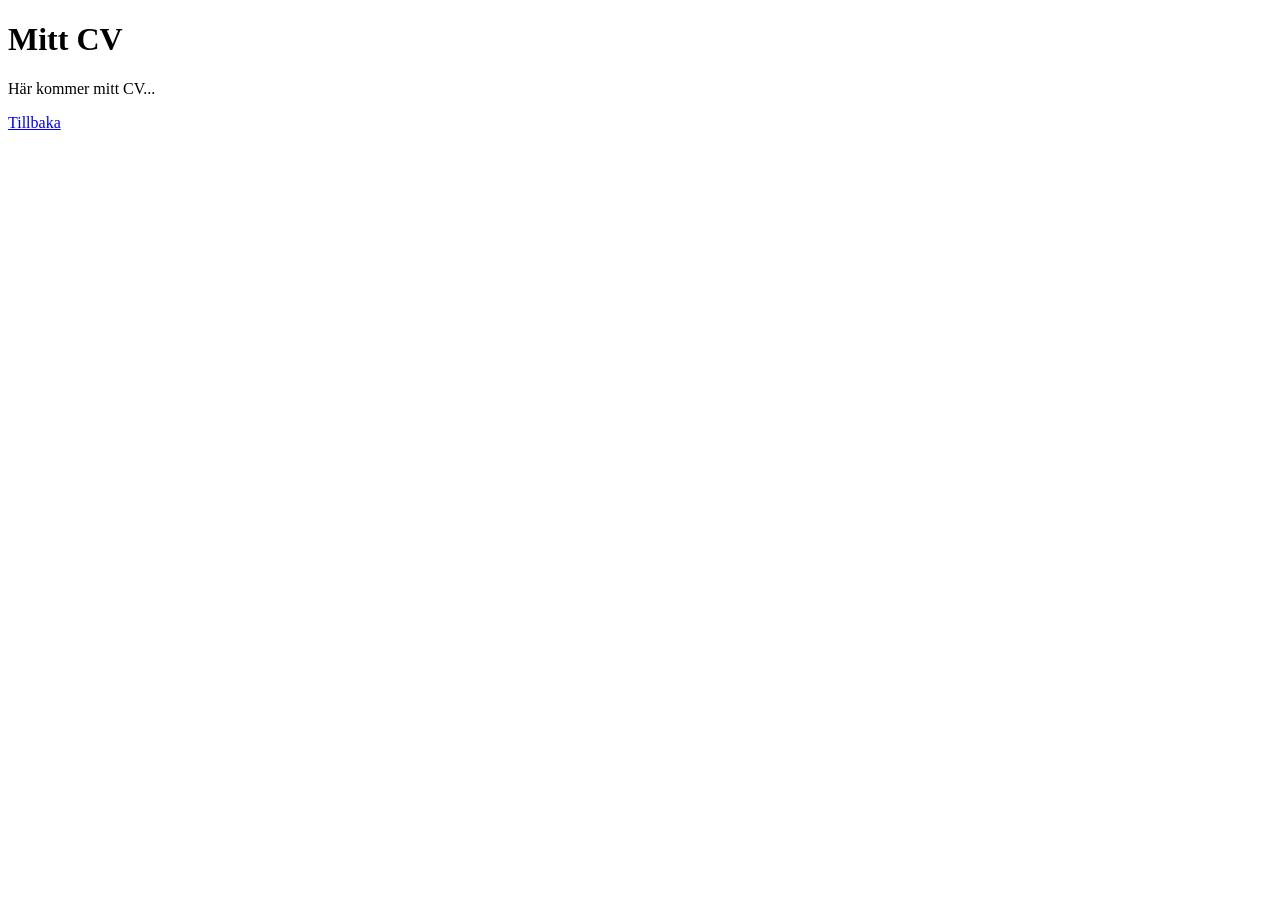
==== cv.html @ c12df7d7 "Create cv.html" ====
<!DOCTYPE html>
<html lang="sv">
<head>
    <meta charset="UTF-8">
    <title>Mitt CV</title>
</head>
<body>

    <h1>Mitt CV</h1>
    <p>Här kommer mitt CV...</p>

    <a href="index.html">Tillbaka</a>

</body>
</html>
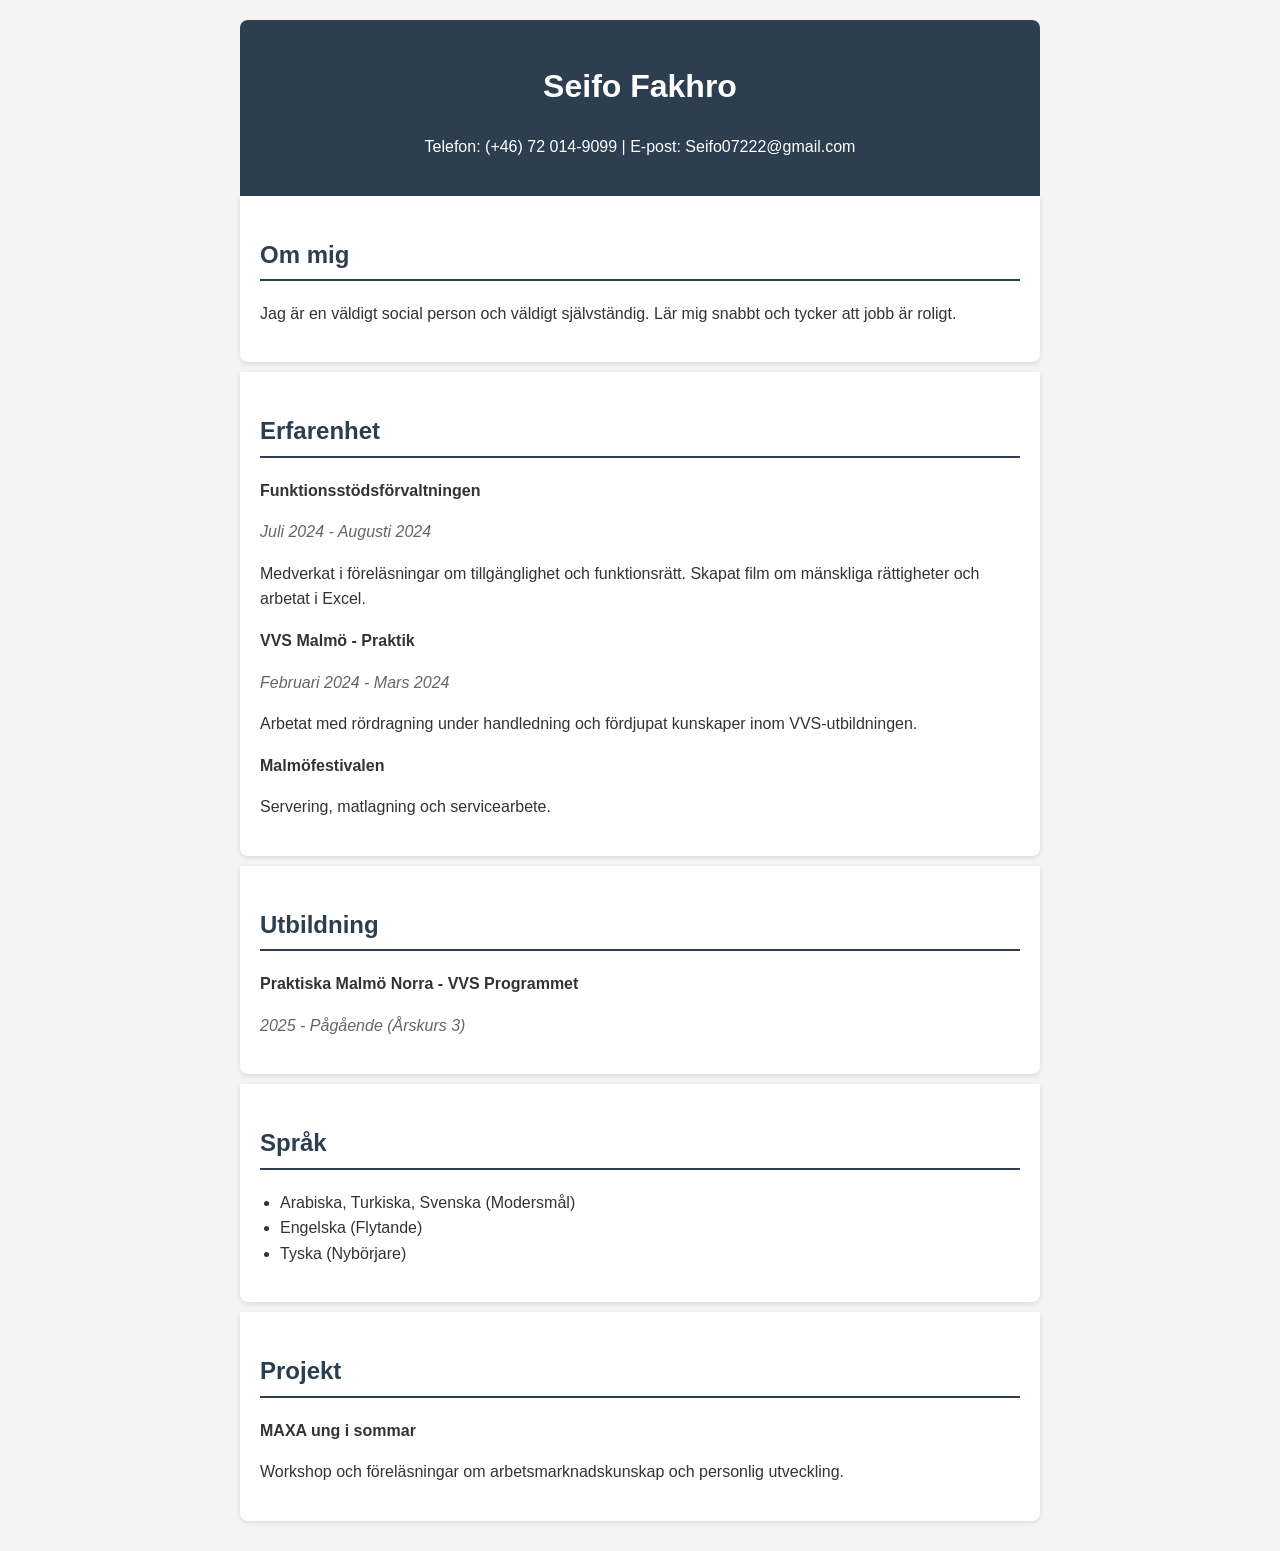
==== commit 5a5adddc: "Update cv.html" ====
--- a/cv.html
+++ b/cv.html
@@ -2,14 +2,72 @@
 <html lang="sv">
 <head>
     <meta charset="UTF-8">
-    <title>Mitt CV</title>
+    <meta name="viewport" content="width=device-width, initial-scale=1.0">
+    <title>Seifo Fakhro - CV</title>
+    <style>
+        body {
+            font-family: Arial, sans-serif;
+            line-height: 1.6;
+            color: #333;
+            max-width: 800px;
+            margin: 0 auto;
+            padding: 20px;
+            background-color: #f4f4f4;
+        }
+        header {
+            background: #2c3e50;
+            color: #fff;
+            padding: 20px;
+            text-align: center;
+            border-radius: 8px 8px 0 0;
+        }
+        section {
+            background: #fff;
+            padding: 20px;
+            margin-bottom: 10px;
+            border-radius: 0 0 8px 8px;
+            box-shadow: 0 2px 5px rgba(0,0,0,0.1);
+        }
+        h2 {
+            border-bottom: 2px solid #2c3e50;
+            padding-bottom: 5px;
+            color: #2c3e50;
+        }
+        .job-title { font-weight: bold; }
+        .date { font-style: italic; color: #666; }
+        ul { padding-left: 20px; }
+    </style>
 </head>
 <body>
 
-    <h1>Mitt CV</h1>
-    <p>Här kommer mitt CV...</p>
+<header>
+    <h1>Seifo Fakhro</h1> <p>Telefon: (+46) 72 014-9099 | E-post: Seifo07222@gmail.com</p> </header>
 
-    <a href="index.html">Tillbaka</a>
+<section>
+    <h2>Om mig</h2> <p>Jag är en väldigt social person och väldigt självständig. Lär mig snabbt och tycker att jobb är roligt.</p> </section>
+
+<section>
+    <h2>Erfarenhet</h2> <div>
+        <p class="job-title">Funktionsstödsförvaltningen</p> <p class="date">Juli 2024 - Augusti 2024</p> <p>Medverkat i föreläsningar om tillgänglighet och funktionsrätt. Skapat film om mänskliga rättigheter och arbetat i Excel.</p> </div>
+
+    <div>
+        <p class="job-title">VVS Malmö - Praktik</p> <p class="date">Februari 2024 - Mars 2024</p> <p>Arbetat med rördragning under handledning och fördjupat kunskaper inom VVS-utbildningen.</p> </div>
+
+    <div>
+        <p class="job-title">Malmöfestivalen</p>
+        <p>Servering, matlagning och servicearbete.</p> </div>
+</section>
+
+<section>
+    <h2>Utbildning</h2> <p class="job-title">Praktiska Malmö Norra - VVS Programmet</p> <p class="date">2025 - Pågående (Årskurs 3)</p> </section>
+
+<section>
+    <h2>Språk</h2> <ul>
+        <li>Arabiska, Turkiska, Svenska (Modersmål)</li> <li>Engelska (Flytande)</li> <li>Tyska (Nybörjare)</li> </ul>
+</section>
+
+<section>
+    <h2>Projekt</h2> <p class="job-title">MAXA ung i sommar</p> <p>Workshop och föreläsningar om arbetsmarknadskunskap och personlig utveckling.</p> </section>
 
 </body>
 </html>
